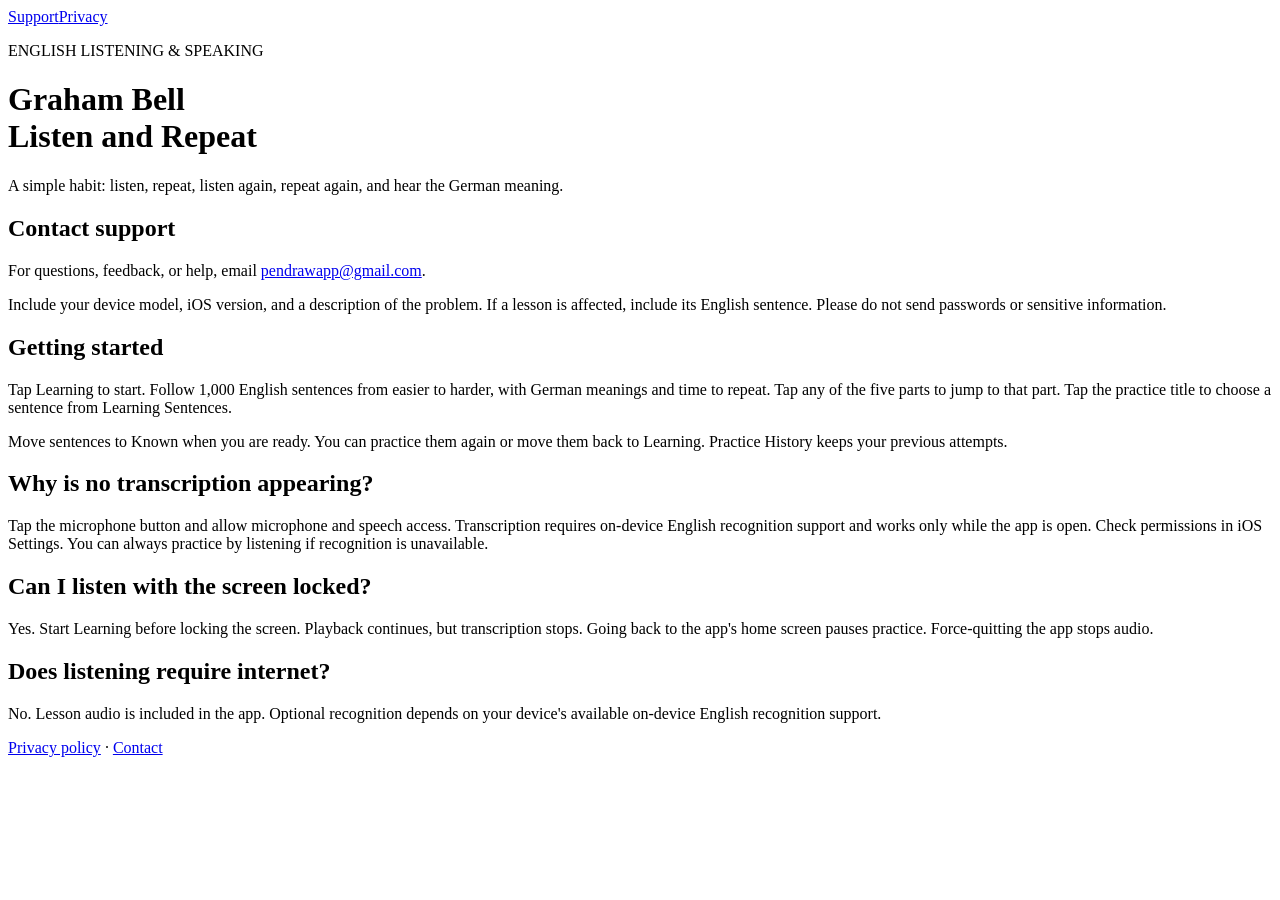
==== graham-bell/index.html @ 73a56b63 "Add Graham Bell app support and privacy page: index.html" ====
<!doctype html>
<html lang="en">
<head>
  <meta charset="utf-8">
  <meta name="viewport" content="width=device-width, initial-scale=1">
  <meta name="description" content="Support for Graham Bell Listen and Repeat, a English listening and speaking practice app.">
  <title>Graham Bell Listen and Repeat — Support</title>
  <link rel="stylesheet" href="style.css">
</head>
<body>
  <main>
    <nav aria-label="Main"><a href="./">Support</a><a href="privacy.html">Privacy</a></nav>
    <p class="eyebrow">ENGLISH LISTENING &amp; SPEAKING</p>
    <h1>Graham Bell<br>Listen and Repeat</h1>
    <p class="intro">A simple habit: listen, repeat, listen again, repeat again, and hear the German meaning.</p>
    <section>
      <h2>Contact support</h2>
      <p>For questions, feedback, or help, email <a href="mailto:pendrawapp@gmail.com">pendrawapp@gmail.com</a>.</p>
      <p>Include your device model, iOS version, and a description of the problem. If a lesson is affected, include its English sentence. Please do not send passwords or sensitive information.</p>
    </section>
    <section>
      <h2>Getting started</h2>
      <p>Tap Learning to start. Follow 1,000 English sentences from easier to harder, with German meanings and time to repeat. Tap any of the five parts to jump to that part. Tap the practice title to choose a sentence from Learning Sentences.</p>
      <p>Move sentences to Known when you are ready. You can practice them again or move them back to Learning. Practice History keeps your previous attempts.</p>
    </section>
    <section>
      <h2>Why is no transcription appearing?</h2>
      <p>Tap the microphone button and allow microphone and speech access. Transcription requires on-device English recognition support and works only while the app is open. Check permissions in iOS Settings. You can always practice by listening if recognition is unavailable.</p>
      <h2>Can I listen with the screen locked?</h2>
      <p>Yes. Start Learning before locking the screen. Playback continues, but transcription stops. Going back to the app's home screen pauses practice. Force-quitting the app stops audio.</p>
      <h2>Does listening require internet?</h2>
      <p>No. Lesson audio is included in the app. Optional recognition depends on your device's available on-device English recognition support.</p>
    </section>
    <footer><a href="privacy.html">Privacy policy</a> · <a href="mailto:pendrawapp@gmail.com">Contact</a></footer>
  </main>
</body>
</html>
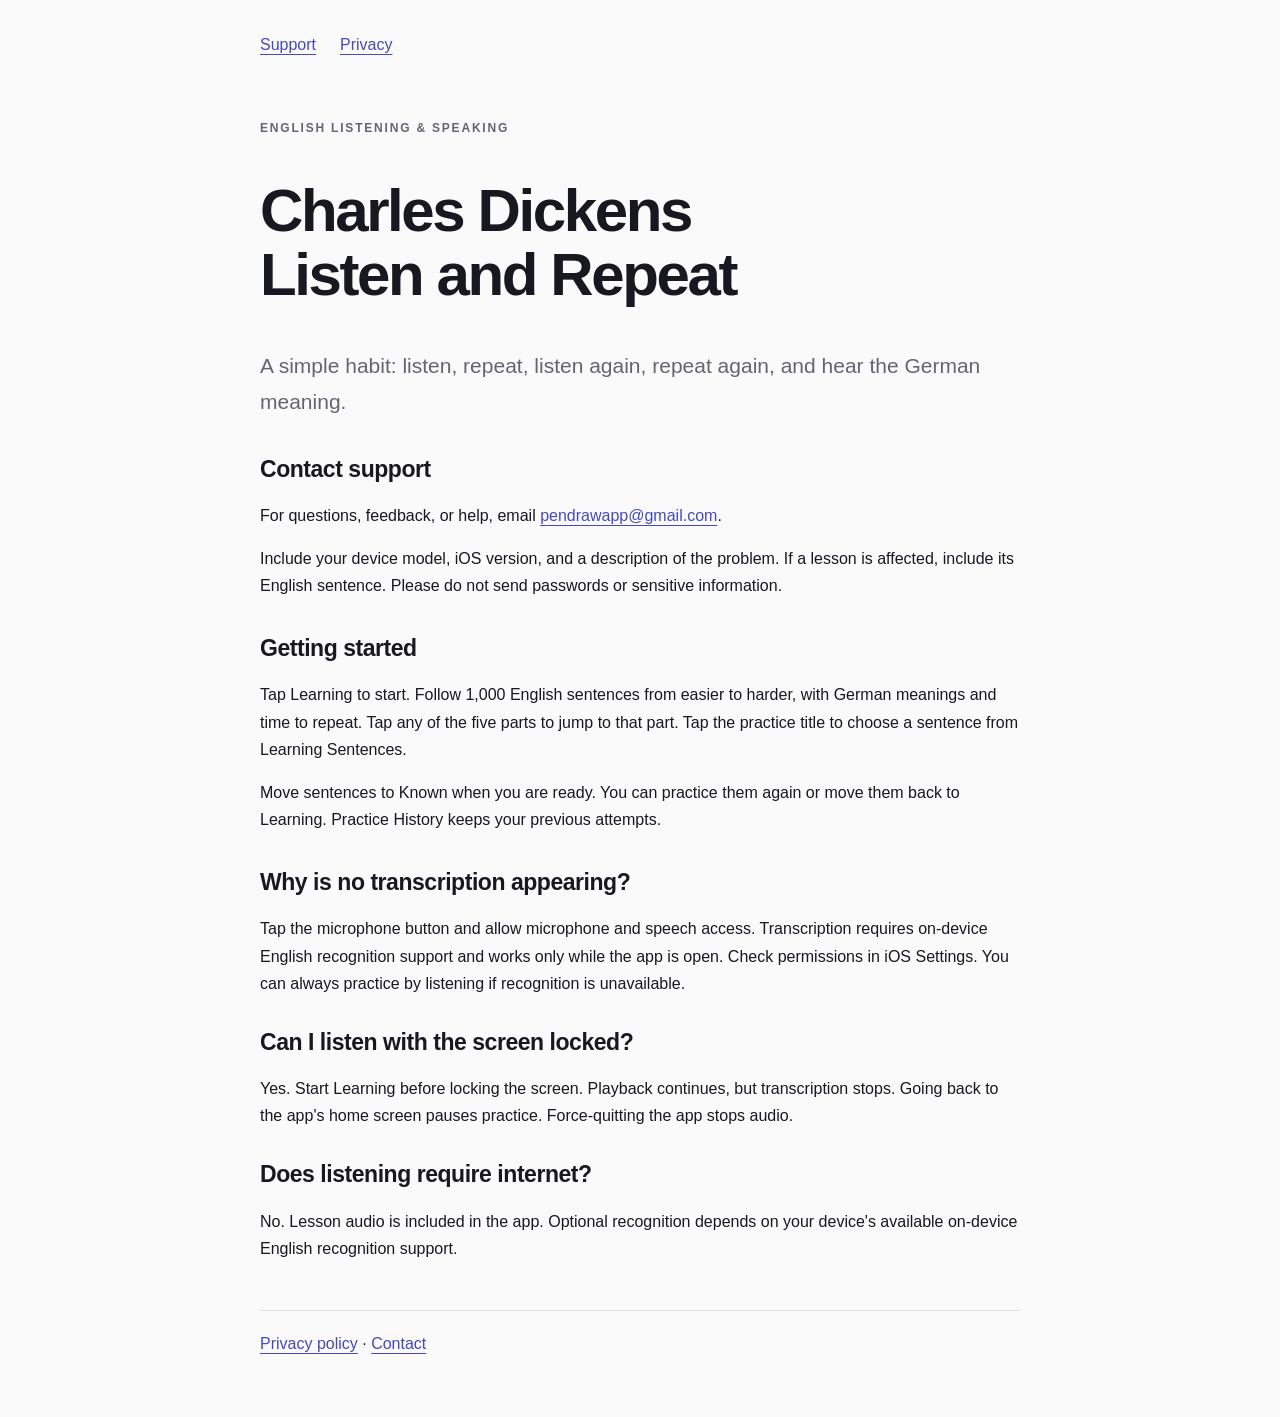
==== commit 4bfad2ad: "Update support branding to Charles Dickens: index.html" ====
--- a/graham-bell/index.html
+++ b/graham-bell/index.html
@@ -3,15 +3,15 @@
 <head>
   <meta charset="utf-8">
   <meta name="viewport" content="width=device-width, initial-scale=1">
-  <meta name="description" content="Support for Graham Bell Listen and Repeat, a English listening and speaking practice app.">
-  <title>Graham Bell Listen and Repeat — Support</title>
+  <meta name="description" content="Support for Charles Dickens Listen and Repeat, an English listening and speaking practice app.">
+  <title>Charles Dickens Listen and Repeat — Support</title>
   <link rel="stylesheet" href="style.css">
 </head>
 <body>
   <main>
     <nav aria-label="Main"><a href="./">Support</a><a href="privacy.html">Privacy</a></nav>
     <p class="eyebrow">ENGLISH LISTENING &amp; SPEAKING</p>
-    <h1>Graham Bell<br>Listen and Repeat</h1>
+    <h1>Charles Dickens<br>Listen and Repeat</h1>
     <p class="intro">A simple habit: listen, repeat, listen again, repeat again, and hear the German meaning.</p>
     <section>
       <h2>Contact support</h2>
--- a/graham-bell/style.css
+++ b/graham-bell/style.css
@@ -0,0 +1,18 @@
+:root { color-scheme: light dark; font-family: -apple-system, BlinkMacSystemFont, "Segoe UI", sans-serif; background: #fafafa; color: #181820; }
+body { margin: 0; }
+main { max-width: 760px; margin: auto; padding: 36px 24px 64px; }
+nav { display: flex; gap: 24px; margin-bottom: 64px; }
+a { color: #4549bb; text-underline-offset: 4px; }
+h1 { font-size: clamp(36px, 7vw, 60px); letter-spacing: -0.04em; line-height: 1.08; }
+h2 { margin-top: 32px; font-size: 23px; letter-spacing: -0.02em; }
+p { line-height: 1.7; }
+.eyebrow { font-size: 12px; font-weight: 650; letter-spacing: 0.15em; color: #656571; }
+.intro { font-size: 21px; color: #656571; }
+section { margin-top: 36px; }
+footer { margin-top: 48px; border-top: 1px solid #dddde5; padding-top: 24px; }
+@media (prefers-color-scheme: dark) {
+  :root { background: #121216; color: #ededf2; }
+  a { color: #a8abff; }
+  .intro, .eyebrow { color: #b0b0bc; }
+  footer { border-color: #363641; }
+}
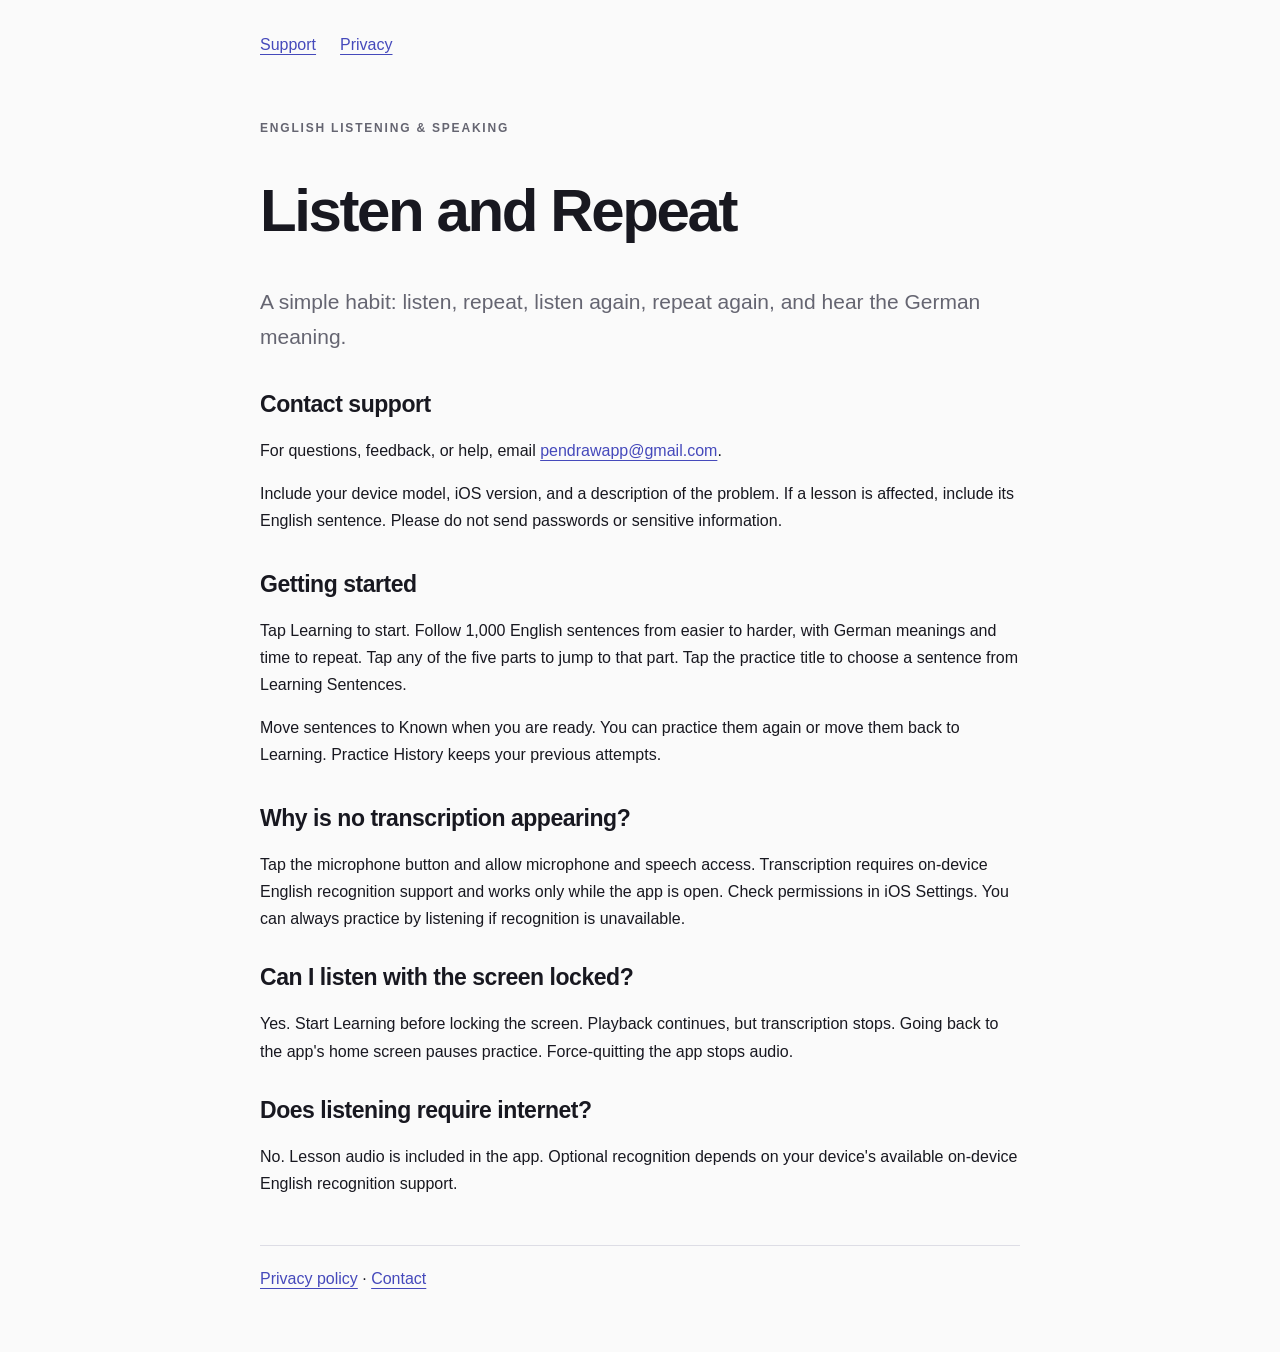
==== commit 0c2a176b: "Use neutral Listen and Repeat branding on support website" ====
--- a/graham-bell/index.html
+++ b/graham-bell/index.html
@@ -3,15 +3,15 @@
 <head>
   <meta charset="utf-8">
   <meta name="viewport" content="width=device-width, initial-scale=1">
-  <meta name="description" content="Support for Charles Dickens Listen and Repeat, an English listening and speaking practice app.">
-  <title>Charles Dickens Listen and Repeat — Support</title>
+  <meta name="description" content="Support for Listen and Repeat, an English listening and speaking practice app.">
+  <title>Listen and Repeat — Support</title>
   <link rel="stylesheet" href="style.css">
 </head>
 <body>
   <main>
     <nav aria-label="Main"><a href="./">Support</a><a href="privacy.html">Privacy</a></nav>
     <p class="eyebrow">ENGLISH LISTENING &amp; SPEAKING</p>
-    <h1>Charles Dickens<br>Listen and Repeat</h1>
+    <h1>Listen and Repeat</h1>
     <p class="intro">A simple habit: listen, repeat, listen again, repeat again, and hear the German meaning.</p>
     <section>
       <h2>Contact support</h2>
